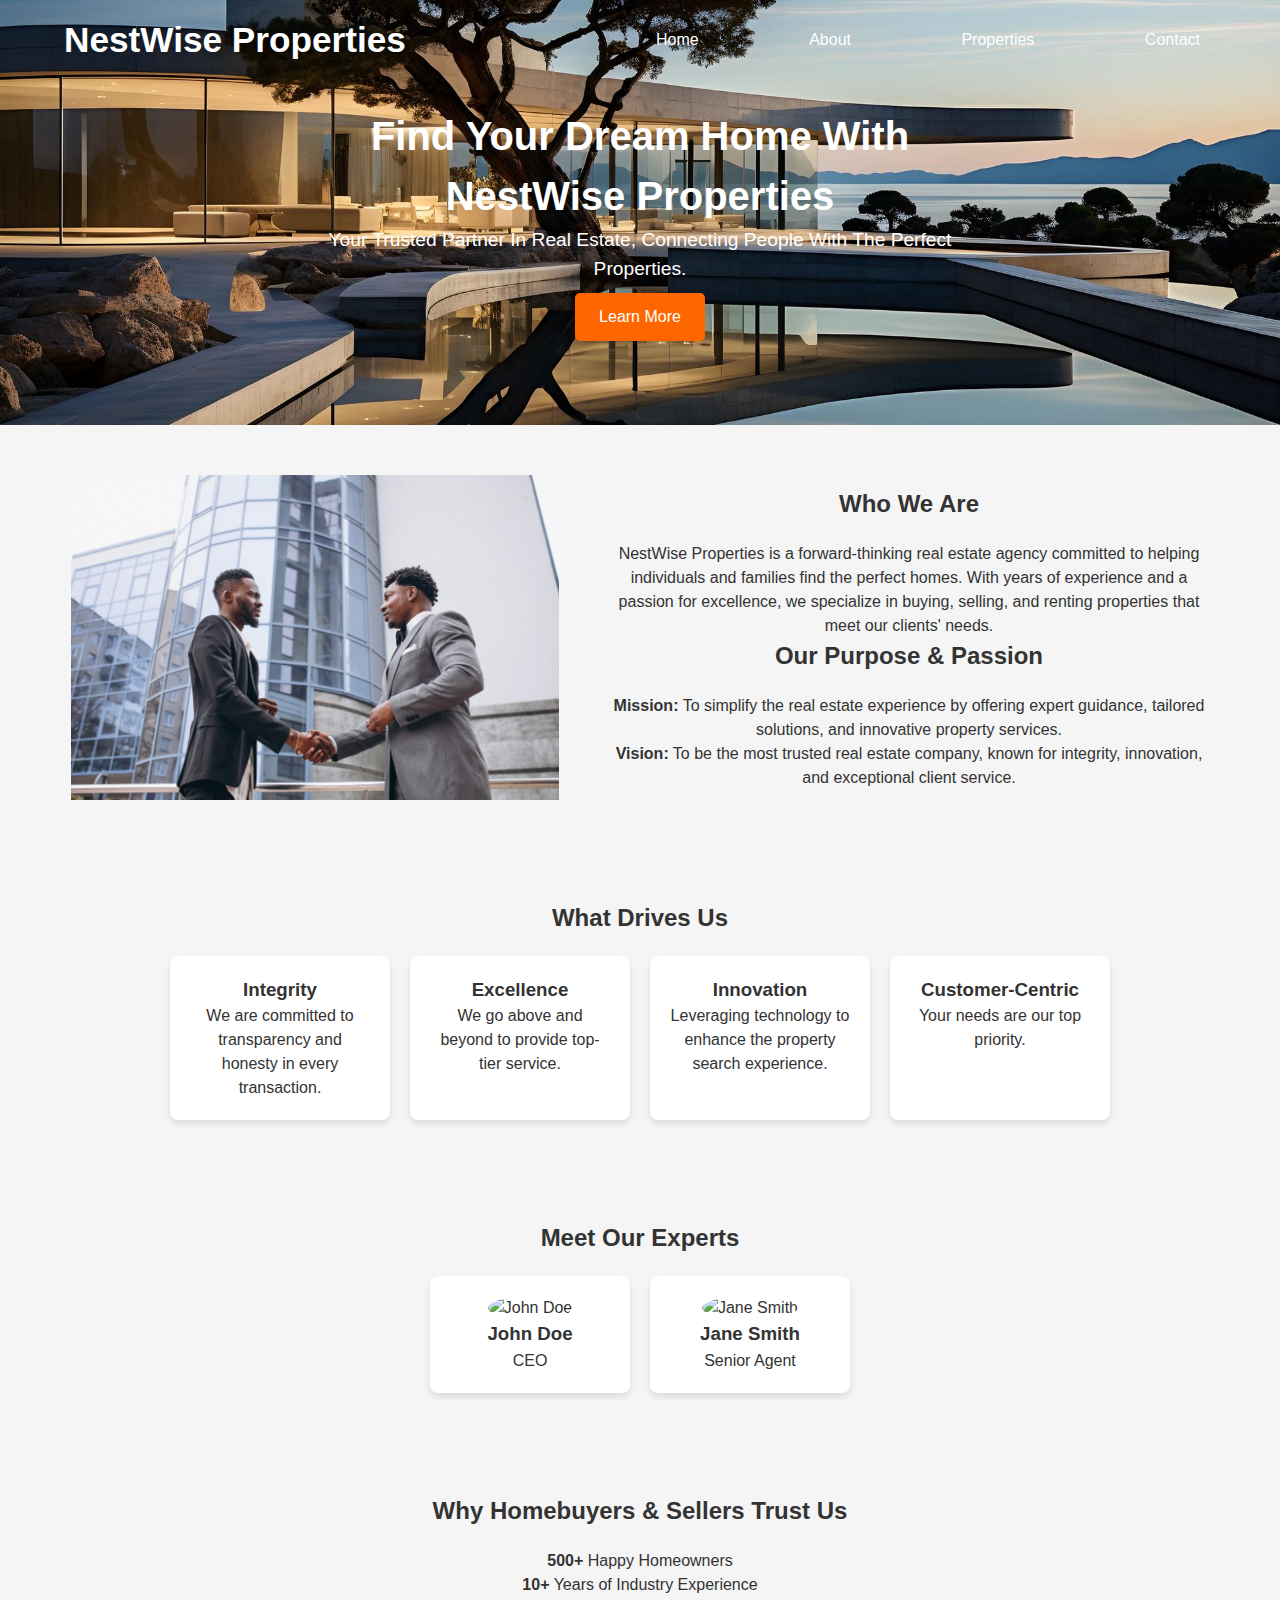
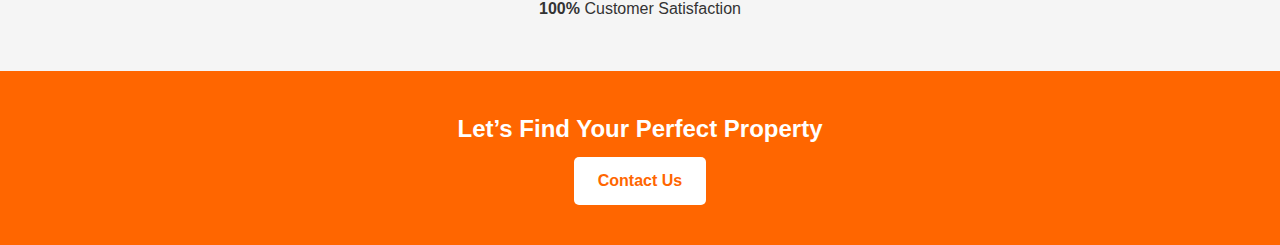
==== About.html @ e777201c "page About" ====
<!DOCTYPE html>
<html lang="en">
  <head>
    <meta charset="UTF-8" />
    <meta http-equiv="X-UA-Compatible" content="IE=edge" />
    <meta name="viewport" content="width=device-width, initial-scale=1.0" />

    <!-- link icon -->

    <link rel="icon" href="./images/house.png" />

    <title>NestWise Properties</title>

    <!-- CSS -->

    <link rel="stylesheet" href="./style/style.a.css" />
    <link rel="stylesheet" href="./Rank.css" />
  </head>

  <body>
    <nav class="navbar">
      <div class="container">
        <div class="logo">
          <a href="index.html">NestWise Properties</a>
        </div>

        <ul class="nav-link">
          <li><a href="index.html">Home</a></li>
          <li><a href="about.html">About</a></li>
          <li><a href="properties.html">Properties</a></li>
          <li><a href="contact.html">Contact</a></li>
        </ul>
      </div>
    </nav>

    <section class="about" id="about">
      <div class="container">
        <div class="about-info">
          <h1 class="section-title">
            Find Your Dream Home with NestWise Properties
          </h1>
          <p class="section-subtitle">
            Your trusted partner in real estate, connecting people with the
            perfect properties.
          </p>

          <a href="#" class="btn">Learn More</a>
        </div>
      </div>
    </section>

    <!-- Introduction Section -->
    <section id="intro" class="section-head">
      <div class="container">
        <img src="./images/about/hand.jpg" alt="House" class="intro-img" />
        <div class="test">
          <h2 class="head">Who We Are</h2>
          <p>
            NestWise Properties is a forward-thinking real estate agency
            committed to helping individuals and families find the perfect
            homes. With years of experience and a passion for excellence, we
            specialize in buying, selling, and renting properties that meet our
            clients' needs.
          </p>

          <!-- Mission & Vision -->

          <h2 class="head">Our Purpose & Passion</h2>
          <p>
            <strong>Mission:</strong> To simplify the real estate experience by
            offering expert guidance, tailored solutions, and innovative
            property services.
          </p>
          <p>
            <strong>Vision:</strong> To be the most trusted real estate company,
            known for integrity, innovation, and exceptional client service.
          </p>
        </div>
      </div>
    </section>

    <!-- Core Values -->
    <section class="section">
      <h2 class="head">What Drives Us</h2>
      <div class="values">
        <div class="card">
          <h3>Integrity</h3>
          <p>
            We are committed to transparency and honesty in every transaction.
          </p>
        </div>
        <div class="card">
          <h3>Excellence</h3>
          <p>We go above and beyond to provide top-tier service.</p>
        </div>
        <div class="card">
          <h3>Innovation</h3>
          <p>
            Leveraging technology to enhance the property search experience.
          </p>
        </div>
        <div class="card">
          <h3>Customer-Centric</h3>
          <p>Your needs are our top priority.</p>
        </div>
      </div>
    </section>

    <!-- Meet the Team -->
    <section class="section">
      <h2 class="head">Meet Our Experts</h2>
      <div class="team-grid">
        <div class="team-member">
          <img src="./images/about/person.jpg" alt="John Doe" />
          <h3>John Doe</h3>
          <p>CEO</p>
        </div>
        <div class="team-member">
          <img src="./images/about/person.jpg" alt="Jane Smith" />
          <h3>Jane Smith</h3>
          <p>Senior Agent</p>
        </div>
      </div>
    </section>

    <!-- Why Choose Us -->
    <section class="section">
      <h2 class="head">Why Homebuyers & Sellers Trust Us</h2>
      <ul>
        <li><strong>500+</strong> Happy Homeowners</li>
        <li><strong>10+</strong> Years of Industry Experience</li>
        <li><strong>100%</strong> Customer Satisfaction</li>
      </ul>
    </section>

    <!-- Call-to-Action -->
    <section class="section cta">
      <h2>Let’s Find Your Perfect Property</h2>
      <a href="#contact" class="btn">Contact Us</a>
    </section>
  </body>
</html>
---- style/style.a.css ----
/* google font */
@import url("https://fonts.googleapis.com/css2?family=Poppins:wght@200;300;400;500;700&display=swap");
/* google font  */

* {
  box-sizing: border-box;
  padding: 0;
  margin: 0;
}

/*
avoid text overflow
*/

p,
h1,
h2,
h3,
h4,
h5,
h6 {
  overflow-wrap: break-word;
}

li {
  list-style: none;
}

a {
  text-decoration: none;
  color: inherit;
}

body {
  background-color: #f5f5f5;
  color: #333;
  margin: 0;
  font-family: Arial, Helvetica, sans-serif;
  font-size: 16px;
}

body {
  line-height: 1.5;
  -webkit-font-smoothing: antialiased;
}

.navbar {
  width: 100%;
  position: absolute;
  inset: 0 0 100% 0;
  /* top: 0;
    left: 0; */
}

.navbar .container {
  width: 90%;
  margin: 0 auto;
  min-height: 80px;
  background-color: transparent;
  display: flex;
  justify-content: space-between;
  align-items: center;
}

.logo {
  font-size: 2.2rem;
  font-weight: 700;
  color: #fff;
}

.nav-link {
  display: flex;
  justify-content: space-between;
  align-items: center;
  flex-basis: 50%;
}

.nav-link ul {
  display: flex;
  justify-content: space-between;
  align-items: center;
}

.nav-link li {
  display: flex;
  justify-content: center;
  align-items: center;
  padding: 0.5rem 1rem;
  color: #fff;
  font-size: 1rem;
  font-weight: 400;
  transition: opacity 0.3s ease;
}

.nav-link li:hover {
  color: hsla(49, 74%, 47%, 0.849);
  opacity: 0.7;
}

.about {
  width: 100%;
  height: 424.9px;
  background-image: url(../images/about/about.jpg);
  background-size: cover;
  background-position: center;
  background-repeat: no-repeat;
}

.about .container {
  width: 100%;
  height: 100%;
  margin: 0 auto;
  display: flex;
  justify-content: space-between;
  align-items: center;
  text-align: center;
}

.about-info {
  width: 50%;
  height: 100%;
  margin-inline: auto;
  display: flex;
  flex-direction: column;
  justify-content: center;
  align-items: center;
}

.section-title {
  line-height: 150%;
  font-size: 2.5rem;
  font-weight: 900;
  color: #fff;
  text-align: center;
  text-transform: capitalize;
  padding-top: 1.4rem;
  /* padding-block: 1rem; */
  /* margin-bottom: 1rem; */
}

.section-subtitle {
  font-size: 1.2rem;
  color: #fff;
  display: flex;
  justify-content: center;
  text-align: center;
  text-transform: capitalize;
  /* padding-top: 1rem; */
  /* padding-block: 1rem; */
}

.btn {
  display: inline-block;
  padding: 12px 24px;
  background: #ff6600;
  color: white;
  text-decoration: none;
  border-radius: 5px;
  margin-top: 10px;
  transition: 0.3s;
}
.btn:hover {
  background: #cc5200;
}

/* Services */

.section-head {
  /* display: flex; */
  justify-content: column;
  align-items: center;
  text-align: center;
  padding: 50px 30px;
}

.container {
  display: flex;
  justify-content: center;
  align-items: center;
  column-gap: 30px;
}

.test {
  display: flex;
  flex-direction: column;
  align-items: center;
}

.test p {
  max-width: 600px;
}

.intro-img {
  max-width: 40%;
  height: auto;
  margin-right: 20px;
}

.text {
  max-width: 55%;
}

.head {
  margin-top: 0;
}

.section {
  text-align: center;
  padding: 50px 30px;
}

.head {
  font-size: 1.5rem;
  /* font-weight: 900; */
  text-transform: capitalize;
  margin-bottom: 20px;
}

/* Core Values */
.values {
  display: flex;
  justify-content: center;
  gap: 20px;
  flex-wrap: wrap;
}
.card {
  background: white;
  padding: 20px;
  border-radius: 8px;
  box-shadow: 0 4px 6px rgba(0, 0, 0, 0.1);
  width: 220px;
  text-align: center;
}

/* Team Section */
.team-grid {
  display: flex;
  justify-content: center;
  gap: 20px;
}
.team-member {
  text-align: center;
  background: white;
  padding: 20px;
  border-radius: 8px;
  box-shadow: 0 4px 6px rgba(0, 0, 0, 0.1);
  width: 200px;
}
.team-member img {
  width: 120px;
  height: 120px;
  border-radius: 50%;
  object-fit: cover;
}

/* Why Choose Us */

/* CTA */
.cta {
  background: #ff6600;
  color: white;
  padding: 40px 20px;
}
.cta .btn {
  background: white;
  color: #ff6600;
  font-weight: bold;
}
.cta .btn:hover {
  background: #e5e5e5;
}
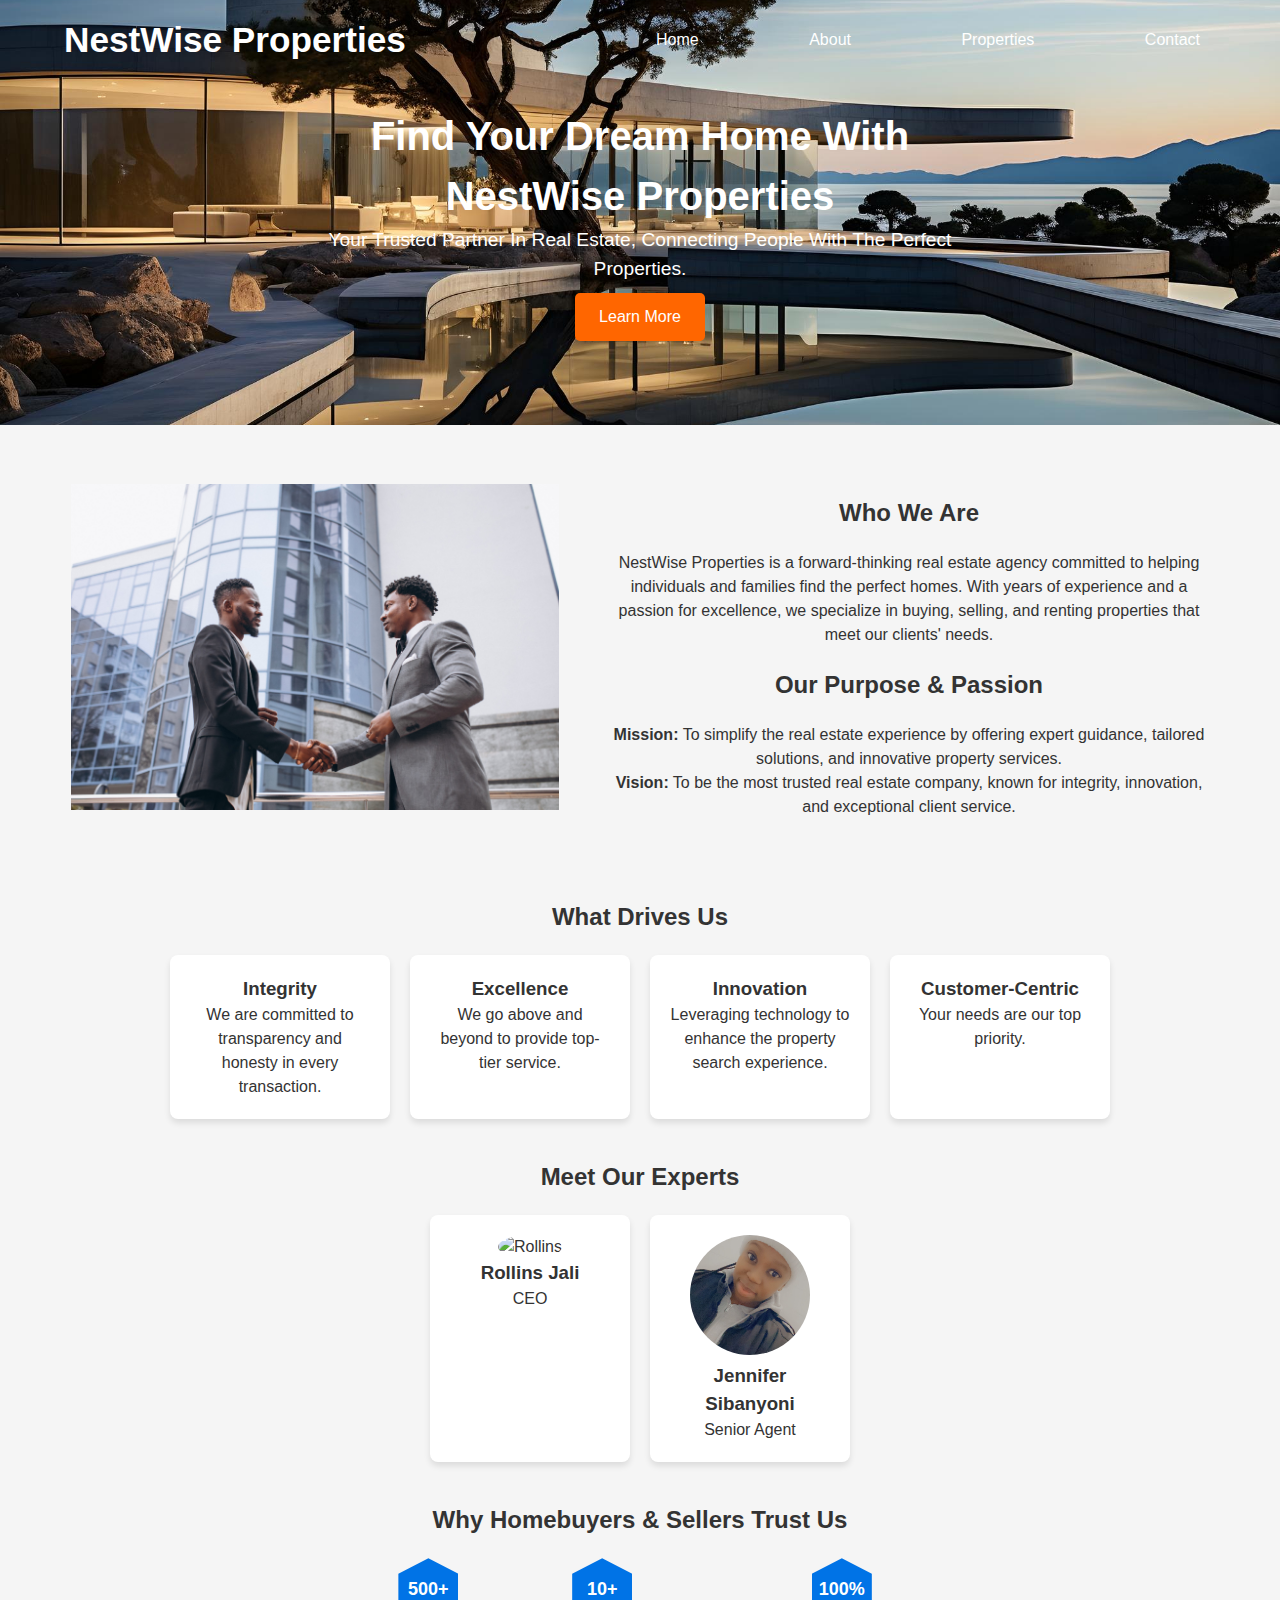
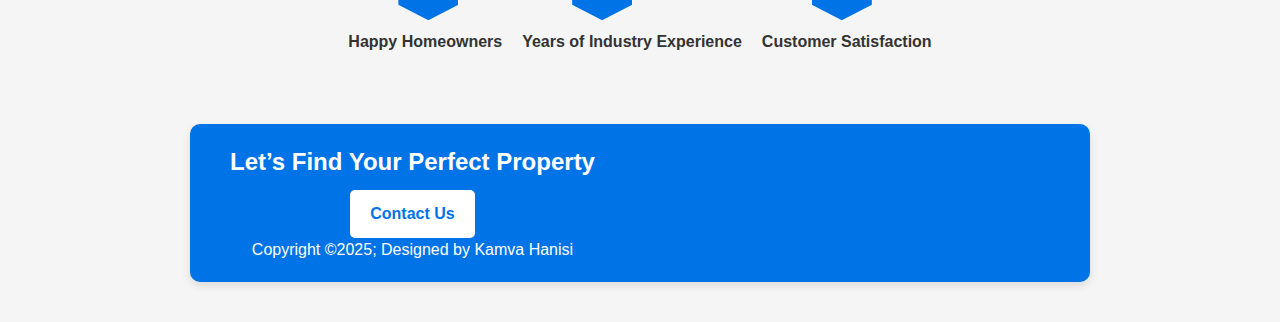
==== commit 30066b92: "present footer" ====
--- a/About.html
+++ b/About.html
@@ -4,7 +4,10 @@
     <meta charset="UTF-8" />
     <meta http-equiv="X-UA-Compatible" content="IE=edge" />
     <meta name="viewport" content="width=device-width, initial-scale=1.0" />
-
+    <script
+      src="https://kit.fontawesome.com/fbe209871f.js"
+      crossorigin="anonymous"
+    ></script>
     <!-- link icon -->
 
     <link rel="icon" href="./images/house.png" />
@@ -111,13 +114,13 @@
       <h2 class="head">Meet Our Experts</h2>
       <div class="team-grid">
         <div class="team-member">
-          <img src="./images/about/person.jpg" alt="John Doe" />
-          <h3>John Doe</h3>
+          <img src="./images/about/person.jpg" alt="Rollins" />
+          <h3>Rollins Jali</h3>
           <p>CEO</p>
         </div>
         <div class="team-member">
-          <img src="./images/about/person.jpg" alt="Jane Smith" />
-          <h3>Jane Smith</h3>
+          <img src="./images/about/khanyi.jpg" alt="Jennifer" />
+          <h3>Jennifer Sibanyoni</h3>
           <p>Senior Agent</p>
         </div>
       </div>
@@ -126,17 +129,50 @@
     <!-- Why Choose Us -->
     <section class="section">
       <h2 class="head">Why Homebuyers & Sellers Trust Us</h2>
-      <ul>
-        <li><strong>500+</strong> Happy Homeowners</li>
-        <li><strong>10+</strong> Years of Industry Experience</li>
-        <li><strong>100%</strong> Customer Satisfaction</li>
-      </ul>
+      <div class="hex-container">
+        <div>
+          <div class="hex">500+</div>
+          <div class="info">Happy Homeowners</div>
+        </div>
+        <div>
+          <div class="hex">10+</div>
+          <div class="info">Years of Industry Experience</div>
+        </div>
+        <div>
+          <div class="hex">100%</div>
+          <div class="info">Customer Satisfaction</div>
+        </div>
+      </div>
     </section>
 
     <!-- Call-to-Action -->
     <section class="section cta">
-      <h2>Let’s Find Your Perfect Property</h2>
-      <a href="#contact" class="btn">Contact Us</a>
+      <div class="cta-left">
+        <div class="cta-content">
+          <h2>Let’s Find Your Perfect Property</h2>
+          <a href="#contact" class="button">Contact Us</a>
+          <div class="cta-right">
+            <p>
+              Copyright &copy;2025; Designed by
+              <span class="designer">Kamva Hanisi</span>
+            </p>
+          </div>
+        </div>
+      </div>
+      <div class="social-icons">
+        <a href="#" target="_blank" title="Facebook"
+          ><i class="fab fa-facebook"></i
+        ></a>
+        <a href="#" target="_blank" title="Instagram"
+          ><i class="fab fa-instagram"></i
+        ></a>
+        <a href="#" target="_blank" title="Twitter"
+          ><i class="fab fa-twitter"></i
+        ></a>
+        <a href="#" target="_blank" title="LinkedIn"
+          ><i class="fab fa-linkedin"></i
+        ></a>
+      </div>
     </section>
   </body>
 </html>
--- a/style/style.a.css
+++ b/style/style.a.css
@@ -206,14 +206,14 @@
 
 .section {
   text-align: center;
-  padding: 50px 30px;
+  padding: 10px 30px;
 }
 
 .head {
   font-size: 1.5rem;
   /* font-weight: 900; */
   text-transform: capitalize;
-  margin-bottom: 20px;
+  margin: 20px 0;
 }
 
 /* Core Values */
@@ -256,7 +256,7 @@
 /* Why Choose Us */
 
 /* CTA */
-.cta {
+/* .cta {
   background: #ff6600;
   color: white;
   padding: 40px 20px;
@@ -268,4 +268,82 @@
 }
 .cta .btn:hover {
   background: #e5e5e5;
-}
+} */
+
+/* .section {
+  padding: 40px;
+} */
+.head {
+  font-size: 24px;
+  margin-bottom: 20px;
+}
+.hex-container {
+  display: flex;
+  justify-content: center;
+  margin: 20px 0;
+  gap: 20px;
+  flex-wrap: wrap;
+}
+.hex {
+  margin-left: 50px;
+  width: 60px;
+  height: 62px;
+  background-color: #0073e6;
+  position: relative;
+  display: flex;
+  align-items: center;
+  justify-content: center;
+  color: white;
+  font-size: 18px;
+  font-weight: bold;
+  clip-path: polygon(50% 0%, 100% 25%, 100% 75%, 50% 100%, 0% 75%, 0% 25%);
+}
+.info {
+  text-align: center;
+  margin-top: 10px;
+  font-weight: bold;
+}
+
+.section.cta {
+  background-color: #0073e6;
+  color: white;
+  padding: 20px 40px;
+  display: flex;
+  justify-content: space-between;
+  align-items: center;
+  flex-wrap: wrap;
+  border-radius: 10px;
+  max-width: 900px;
+  margin: 40px auto;
+  box-shadow: 0px 4px 10px rgba(0, 0, 0, 0.1);
+}
+
+.cta-left {
+  display: flex;
+  flex-direction: column;
+  gap: 10px;
+}
+
+.cta-content {
+  display: flex;
+  flex-direction: column;
+  align-items: center;
+}
+
+.button {
+  display: inline-block;
+  background-color: white;
+  color: #0073e6;
+  padding: 12px 20px;
+  text-decoration: none;
+  font-size: 16px;
+  font-weight: bold;
+  border-radius: 5px;
+  transition: background 0.3s ease, color 0.3s ease;
+  margin-top: 10px;
+}
+
+.button:hover {
+  background-color: #005bb5;
+  color: white;
+}
